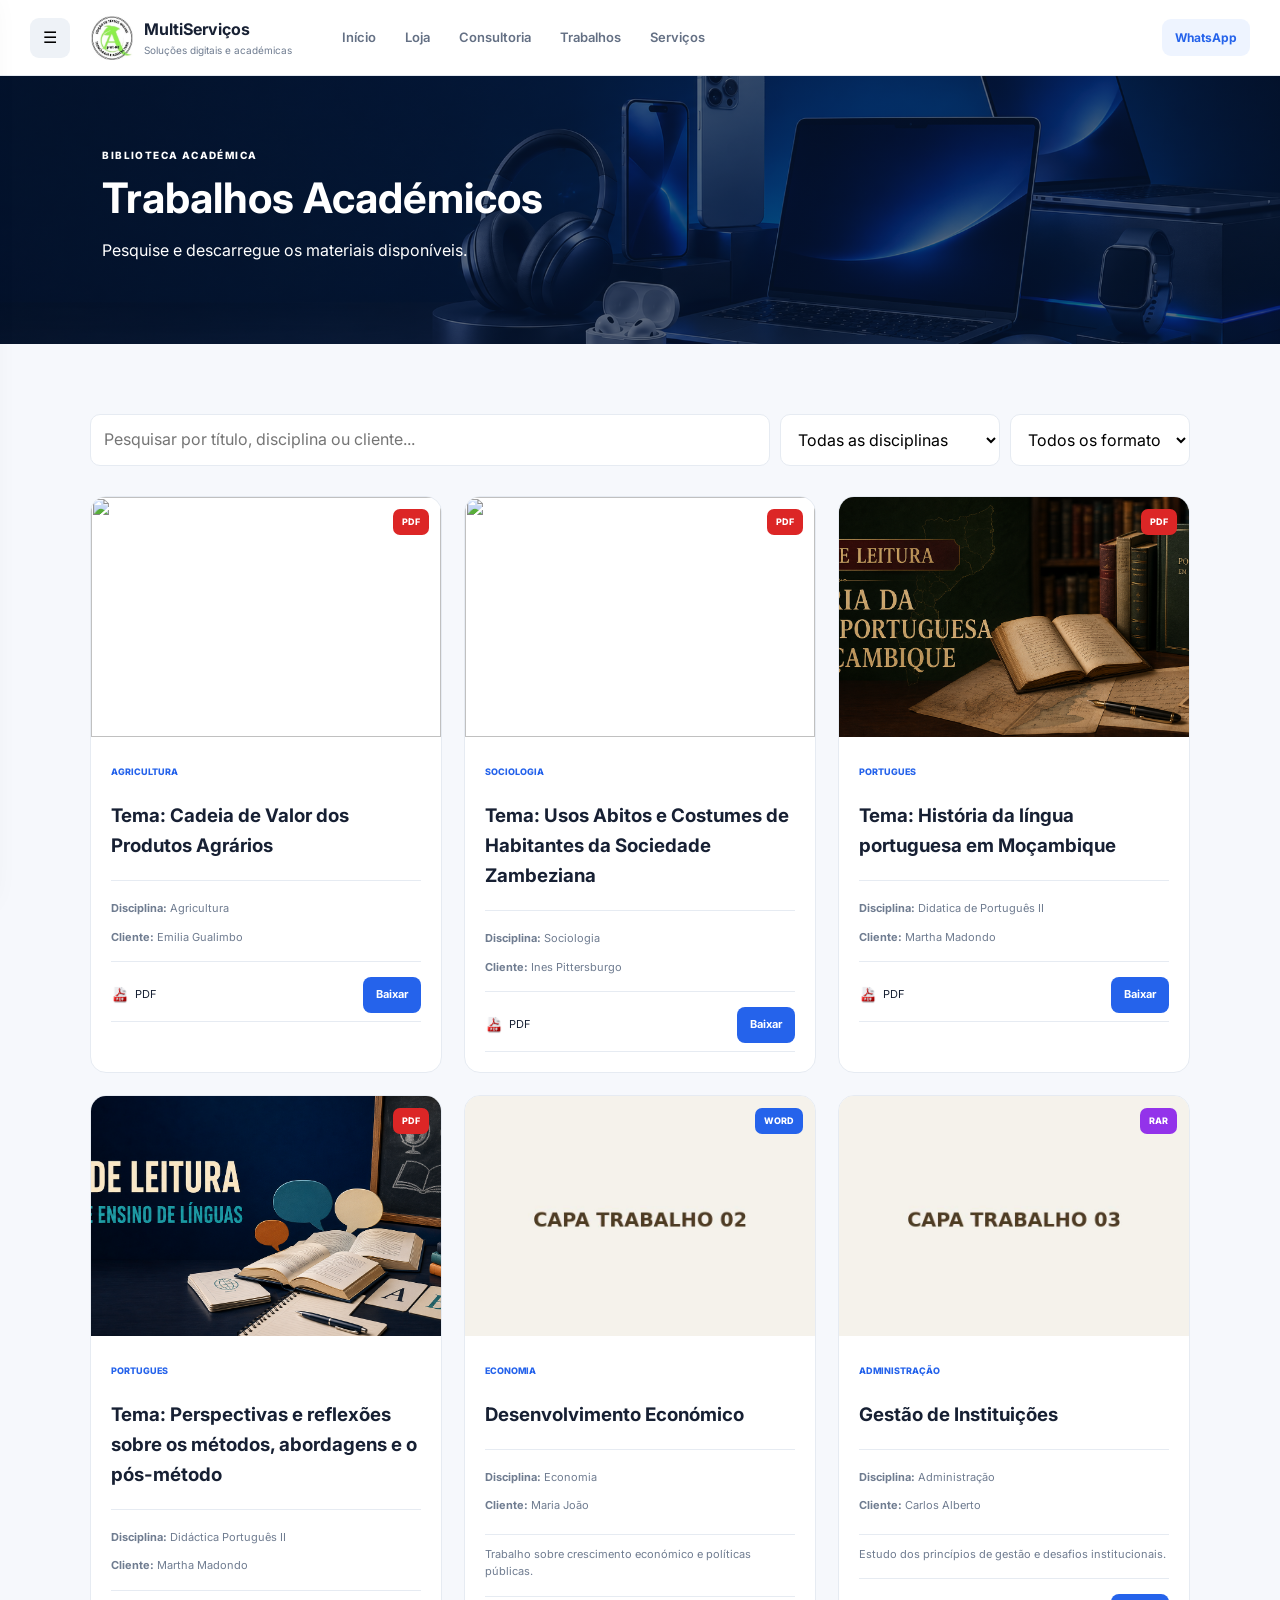
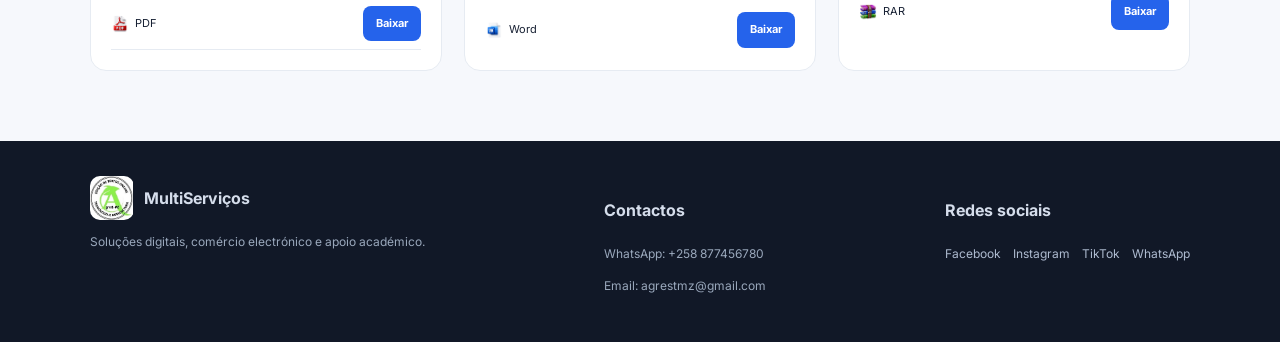
==== trabalhos.html @ 607309d0 "Add files via upload" ====
<!doctype html><html lang="pt-PT"><head><meta charset="utf-8"><meta name="viewport" content="width=device-width,initial-scale=1"><title>MultiServiços | Trabalhos</title><link rel="stylesheet" href="css/style.css"></head><body><header class="top-header">
<button class="menu-toggle" id="menuToggle" aria-label="Abrir menu">☰</button>
<a class="brand" href="index.html"><img src="img/logo.png" class="logo-image" alt="Logo"><div><strong>MultiServiços</strong><small>Soluções digitais e académicas</small></div></a>
<nav class="top-nav"><a href="index.html">Início</a><a href="loja.html">Loja</a><a href="consultoria.html">Consultoria</a><a href="trabalhos.html">Trabalhos</a><a href="servicos.html">Serviços</a></nav>
<a class="contact-button" href="https://wa.me/258877456780" target="_blank">WhatsApp</a>
</header><aside class="side-menu" id="sideMenu">
<div class="side-brand"><img src="img/logo.png" class="side-logo" alt="Logo"><div class="side-brand-text"><strong>MultiServiços</strong><span>Soluções para si</span></div></div>
<nav class="side-navigation">
<a href="index.html"><img src="img/icones/inicio.png" alt=""><span>Início</span></a>
<a href="loja.html"><img src="img/icones/loja.png" alt=""><span>Loja Online</span></a>
<a href="consultoria.html"><img src="img/icones/consultoria.png" alt=""><span>Consultoria Académica</span></a>
<a href="trabalhos.html"><img src="img/icones/trabalhos.png" alt=""><span>Trabalhos Académicos</span></a>
<a href="servicos.html"><img src="img/icones/servicos.png" alt=""><span>Serviços</span></a>
</nav>
<div class="side-social"><h4>Siga-nos</h4>
<a href="https://www.facebook.com/" target="_blank"><img src="img/icones/facebook.png" alt=""><span>Facebook</span></a>
<a href="https://www.instagram.com/" target="_blank"><img src="img/icones/instagram.png" alt=""><span>Instagram</span></a>
<a href="https://www.tiktok.com/" target="_blank"><img src="img/icones/tiktok.png" alt=""><span>TikTok</span></a>
<a href="https://wa.me/258877456780" target="_blank"><img src="img/icones/whatsapp.png" alt=""><span>WhatsApp</span></a>
</div><div class="side-footer"><small>© 2026 MultiServiços</small></div></aside><div class="overlay" id="overlay"></div>
<main><section class="page-banner"><span class="eyebrow">BIBLIOTECA ACADÉMICA</span><h1>Trabalhos Académicos</h1><p>Pesquise e descarregue os materiais disponíveis.</p></section><section class="section">
<div class="library-tools"><input id="searchWorks" type="search" placeholder="Pesquisar por título, disciplina ou cliente..."><select id="disciplineFilter"><option value="">Todas as disciplinas</option><option>Agricultura</option><option>Economia</option><option>Administração</option><option>Educação</option><option>Contabilidade</option></select><select id="formatFilter"><option value="">Todos os formatos</option><option>PDF</option><option>WORD</option><option>RAR</option><option>ZIP</option></select></div>
<div class="academic-grid">
<article class="academic-card" data-title="Tema Cadeia de Valor dos Produtos Agrarios" data-discipline="" data-client="Emilia Gualimbo" data-format="PDF"><div class="academic-cover"><img src="trabalhos/capas/Agricultura.jpg"><span class="format-badge pdf">PDF</span></div><div class="academic-content"><span class="academic-category">AGRICULTURA</span><h3> Tema: Cadeia de Valor dos Produtos Agrários</h3><div class="academic-meta"><p><strong>Disciplina:</strong> Agricultura</p><p><strong>Cliente:</strong> Emilia Gualimbo</p><div class="academic-footer"><span class="file-type"><img src="img/icones/pdf.png">PDF</span><a href="trabalhos/ficheiros/trabalho-01.pdf" download class="download-button">Baixar</a></div></div></article>
<article class="academic-card" data-title="Tema: Usos habitos e costumes de abitantes da sociedade Zambeziana" data-discipline="Sociologia" data-client="Ines Pittersburgo" data-format="PDF"><div class="academic-cover"><img src="trabalhos/capas/trabalho de ines.jpg"><span class="format-badge pdf">PDF</span></div><div class="academic-content"><span class="academic-category">SOCIOLOGIA</span><h3>Tema: Usos Abitos e Costumes de Habitantes da Sociedade Zambeziana</h3><div class="academic-meta"><p><strong>Disciplina:</strong> Sociologia</p><p><strong>Cliente:</strong> Ines Pittersburgo</p><div class="academic-footer"><span class="file-type"><img src="img/icones/pdf.png">PDF</span><a href="trabalhos/ficheiros/Sociologia.pdf" download class="download-button">Baixar</a></div></div></article>
<article class="academic-card" data-title="Didáctica do Português II" data-discipline="" data-client="Martha Madondo" data-format="PDF"><div class="academic-cover"><img src="trabalhos/capas/ficha de leitura hlpm.png"><span class="format-badge pdf">PDF</span></div><div class="academic-content"><span class="academic-category">PORTUGUES</span><h3> Tema: História da língua portuguesa em Moçambique</h3><div class="academic-meta"><p><strong>Disciplina:</strong> Didatica de Português II</p><p><strong>Cliente:</strong> Martha Madondo</p><div class="academic-footer"><span class="file-type"><img src="img/icones/pdf.png">PDF</span><a href="trabalhos/ficheiros/FICHA DE LEITURA HLPM.pdf" download class="download-button">Baixar</a></div></div></article>
<article class="academic-card" data-title="Didáctica do Português II" data-discipline="" data-client="Martha Madondo" data-format="PDF"><div class="academic-cover"><img src="trabalhos/capas/ficha de leitura mele.png"><span class="format-badge pdf">PDF</span></div><div class="academic-content"><span class="academic-category">PORTUGUES</span><h3> Tema: Perspectivas e reflexões sobre os métodos, abordagens e o pós-método</h3><div class="academic-meta"><p><strong>Disciplina:</strong> Didáctica Português II</p><p><strong>Cliente:</strong> Martha Madondo</p><div class="academic-footer"><span class="file-type"><img src="img/icones/pdf.png">PDF</span><a href="trabalhos/ficheiros/FICHA DE LEITURA MELE.pdf" download class="download-button">Baixar</a></div></div></article>
<article class="academic-card" data-title="Português" data-discipline="Didáctica do Português II" data-client="Martha Madondo" data-format="WORD"><div class="academic-cover"><img src="trabalhos/capas/trabalho-02.jpg"><span class="format-badge word">WORD</span></div><div class="academic-content"><span class="academic-category">ECONOMIA</span><h3>Desenvolvimento Económico</h3><div class="academic-meta"><p><strong>Disciplina:</strong> Economia</p><p><strong>Cliente:</strong> Maria João</p></div><p class="description">Trabalho sobre crescimento económico e políticas públicas.</p><div class="academic-footer"><span class="file-type"><img src="img/icones/word.png">Word</span><a href="trabalhos/ficheiros/trabalho-02.docx" download class="download-button">Baixar</a></div></div></article>
<article class="academic-card" data-title="Gestão de Instituições" data-discipline="Administração" data-client="Carlos Alberto" data-format="RAR"><div class="academic-cover"><img src="trabalhos/capas/trabalho-03.jpg"><span class="format-badge rar">RAR</span></div><div class="academic-content"><span class="academic-category">ADMINISTRAÇÃO</span><h3>Gestão de Instituições</h3><div class="academic-meta"><p><strong>Disciplina:</strong> Administração</p><p><strong>Cliente:</strong> Carlos Alberto</p></div><p class="description">Estudo dos princípios de gestão e desafios institucionais.</p><div class="academic-footer"><span class="file-type"><img src="img/icones/rar.png">RAR</span><a href="trabalhos/ficheiros/trabalho-03.rar" download class="download-button">Baixar</a></div></div></article>
</div><div id="noResults" class="no-results"><h3>Nenhum trabalho encontrado</h3><p>Experimente outro termo ou filtro.</p></div></section></main><footer><div><div class="footer-brand"><img src="img/logo.png" class="logo-image" alt=""><strong>MultiServiços</strong></div><p>Soluções digitais, comércio electrónico e apoio académico.</p></div>
<div><h4>Contactos</h4><p>WhatsApp: +258 877456780</p><p>Email: agrestmz@gmail.com</p></div>
<div><h4>Redes sociais</h4><div class="footer-links"><a href="https://www.facebook.com/" target="_blank">Facebook</a><a href="https://www.instagram.com/" target="_blank">Instagram</a><a href="https://www.tiktok.com/" target="_blank">TikTok</a><a href="https://wa.me/258877456780" target="_blank">WhatsApp</a></div></div></footer><script src="js/script.js"></script></body></html>
---- css/style.css ----
@import url("https://fonts.googleapis.com/css2?family=Inter:wght@400;500;600;700;800&display=swap");
:root{--primary:#2563eb;--primary-dark:#1d4ed8;--dark:#111827;--text:#172033;--muted:#6f7c90;--bg:#f6f8fc;--border:#e6ebf2}*{box-sizing:border-box}body{margin:0;font-family:Inter,Arial,sans-serif;background:var(--bg);color:var(--text);line-height:1.6}a{text-decoration:none;color:inherit}button,input,select{font:inherit}.top-header{height:76px;background:#fff;border-bottom:1px solid var(--border);display:flex;align-items:center;gap:20px;padding:0 30px;position:sticky;top:0;z-index:30}.menu-toggle{border:0;background:#eef2f7;width:40px;height:40px;border-radius:9px;cursor:pointer}.brand{display:flex;align-items:center;gap:10px;min-width:220px}.brand strong{display:block}.brand small{display:block;font-size:10px;color:var(--muted)}.logo-image{width:44px;height:44px;object-fit:contain;border-radius:10px}.top-nav{display:flex;gap:5px;flex:1}.top-nav a{padding:9px 12px;color:#647084;font-size:13px;font-weight:600;border-radius:9px}.top-nav a:hover{background:#eef4ff;color:var(--primary)}.contact-button{background:#eef4ff;color:var(--primary);padding:9px 13px;border-radius:9px;font-size:12px;font-weight:700}.side-menu{position:fixed;top:0;left:-290px;width:270px;height:100vh;background:#fff;z-index:50;transition:.3s;border-right:1px solid var(--border);box-shadow:8px 0 30px #0001;display:flex;flex-direction:column}.side-menu.open{left:0}.side-brand{display:flex;gap:12px;align-items:center;padding:22px 20px;border-bottom:1px solid var(--border)}.side-logo{width:48px;height:48px;object-fit:contain}.side-brand-text{display:flex;flex-direction:column}.side-brand-text span{font-size:10px;color:var(--muted)}.side-navigation{padding:15px 12px}.side-navigation a{display:flex;align-items:center;gap:13px;padding:12px;border-radius:10px;font-size:13px}.side-navigation a:hover{background:#f2f6fc;color:var(--primary)}.side-navigation img,.side-social img{width:21px;height:21px;object-fit:contain}.side-social{padding:15px 20px;border-top:1px solid var(--border)}.side-social h4{font-size:10px;color:var(--muted);text-transform:uppercase}.side-social a{display:flex;align-items:center;gap:10px;padding:7px 0;font-size:12px}.side-footer{margin-top:auto;padding:20px;color:var(--muted)}.overlay{display:none;position:fixed;inset:0;background:#11182770;z-index:40}.overlay.show{display:block}.cover{min-height:610px;position:relative;display:flex;align-items:center;background:#111827;overflow:hidden}.cover-image{position:absolute;inset:0}.cover-image img{width:100%;height:100%;object-fit:cover;opacity:.46}.cover-image:after{content:"";position:absolute;inset:0;background:linear-gradient(90deg,#111827ed,#111827a8,#11182730)}.cover-content{position:relative;z-index:2;max-width:760px;padding:70px 8%;color:white}.cover h1{font-size:55px;line-height:1.08;letter-spacing:-2px;margin:10px 0}.cover h1 span{color:#7fb0ff}.cover p{color:#d8e0eb}.eyebrow{font-size:10px;color:#4f83e9;letter-spacing:1.4px;font-weight:800}.hero-buttons{display:flex;gap:10px;margin-top:26px}.btn{display:inline-flex;padding:11px 17px;border-radius:10px;font-size:13px;font-weight:700}.btn.primary{background:var(--primary);color:#fff}.btn.secondary{background:#eef2f7}.section{padding:70px max(25px,7%)}.light-section{background:#edf2f8}.section-title{margin-bottom:30px}.section-title h2{font-size:31px;margin:4px 0}.section-title p{color:var(--muted)}.services-grid{display:grid;grid-template-columns:repeat(2,1fr);gap:22px}.services-grid.three{grid-template-columns:repeat(3,1fr)}.service-card{background:#fff;border:1px solid var(--border);border-radius:17px;padding:28px;transition:.2s}.service-card:hover,.product-card:hover,.academic-card:hover{transform:translateY(-4px);box-shadow:0 16px 35px #1a2b4610}.service-img{width:55px;height:55px;object-fit:contain}.service-card p{font-size:13px;color:var(--muted)}.service-card strong{font-size:12px;color:var(--primary)}.page-banner{padding:65px max(25px,8%);background:linear-gradient(120deg,#eaf1ff,#f7f1ff)}.page-banner h1,.academic-hero h1{font-size:42px;line-height:1.15;margin:7px 0}.page-banner p,.academic-hero p{color:var(--muted)}.filters{display:flex;gap:10px;margin-bottom:25px}.filters input,.filters select,.library-tools input,.library-tools select{border:1px solid var(--border);background:#fff;border-radius:10px;padding:12px 13px;outline:none}.filters input{width:350px}.products-grid,.academic-grid{display:grid;grid-template-columns:repeat(3,1fr);gap:22px}.product-card,.academic-card{background:#fff;border:1px solid var(--border);border-radius:16px;overflow:hidden;transition:.25s}.product-image{height:250px;position:relative;background:#f5f7fa;overflow:hidden}.product-image img,.academic-cover img{width:100%;height:100%;object-fit:cover}.product-category{position:absolute;top:12px;left:12px;background:135deg;padding:6px 9px;border-radius:7px;font-size:9px;font-weight:800;color:var(--primary)}.product-content{padding:18px}.product-content p{font-size:12px;color:var(--muted)}.product-bottom,.academic-footer{display:flex;justify-content:space-between;align-items:center;gap:10px;margin-top:15px;padding-top:15px;border-top:1px solid var(--border)}.product-button,.download-button{background:var(--primary);color:#fff;padding:9px 13px;border-radius:8px;font-size:11px;font-weight:700}.academic-hero{padding:75px max(25px,8%);background:linear-gradient(120deg,#eef4ff,#f8f1ff);display:flex;justify-content:space-between;align-items:center}.hero-real-icon{width:150px;height:150px;object-fit:contain;margin-right:8%}.library-intro{background:#fff;border:1px solid var(--border);border-radius:18px;padding:26px;display:flex;gap:25px;align-items:center}.library-preview{width:150px;height:180px;object-fit:cover;border-radius:12px}.library-tools{display:grid;grid-template-columns:1fr 220px 180px;gap:10px;margin-bottom:30px}.academic-cover{height:240px;position:relative}.format-badge{position:absolute;top:12px;right:12px;padding:6px 9px;border-radius:7px;color:#fff;font-size:9px;font-weight:800}.pdf{background:#dc2626}.word{background:#2563eb}.rar{background:#9333ea}.zip{background:#ea580c}.academic-content{padding:20px}.academic-category{font-size:9px;color:var(--primary);font-weight:800}.academic-meta{border-block:1px solid var(--border);padding:8px 0}.academic-meta p,.description{font-size:11px;color:var(--muted)}.file-type{display:flex;align-items:center;gap:6px;font-size:11px}.file-type img{width:18px;height:18px}.no-results{display:none;text-align:center;padding:60px 20px}footer{background:var(--dark);color:#d5ddeb;padding:35px max(25px,7%);display:flex;justify-content:space-between;gap:35px}footer p{font-size:12px;color:#9aa8bc}.footer-brand{display:flex;align-items:center;gap:10px}.footer-links{display:flex;gap:12px;flex-wrap:wrap}.footer-links a{font-size:12px;color:#aebbd0}
@media(max-width:1000px){.services-grid.three,.products-grid,.academic-grid{grid-template-columns:repeat(2,1fr)}.library-tools{grid-template-columns:1fr 1fr}.library-tools input{grid-column:1/-1}}
@media(max-width:760px){.top-nav,.contact-button{display:none}.cover h1{font-size:42px}.hero-real-icon{display:none}}
@media(max-width:620px){.top-header{padding:0 15px}.brand{min-width:auto;flex:1}.brand small{display:none}.section{padding:50px 18px}.services-grid,.services-grid.three,.products-grid,.academic-grid{grid-template-columns:1fr}.cover{min-height:560px}.cover-content{padding:50px 25px}.cover h1{font-size:38px}.hero-buttons{flex-direction:column}.page-banner,.academic-hero{padding:50px 20px}.page-banner h1,.academic-hero h1{font-size:32px}.filters,.library-tools{display:grid;grid-template-columns:1fr}.filters input{width:100%}.library-tools input{grid-column:auto}.library-intro{display:block}.library-preview{width:100%;height:240px}footer{display:grid;grid-template-columns:1fr}}
.page-banner {
    background-image:
        linear-gradient(rgba(5, 23, 52, 0.65), rgba(5, 23, 52, 0.65)),
        url("../img/capas/capa_loja.png");
    background-size: cover;
    background-position: center;
    background-repeat: no-repeat;
    color: #ffffff;
}

.page-banner h1,
.page-banner p,
.page-banner .eyebrow {
    color: #ffffff;
}
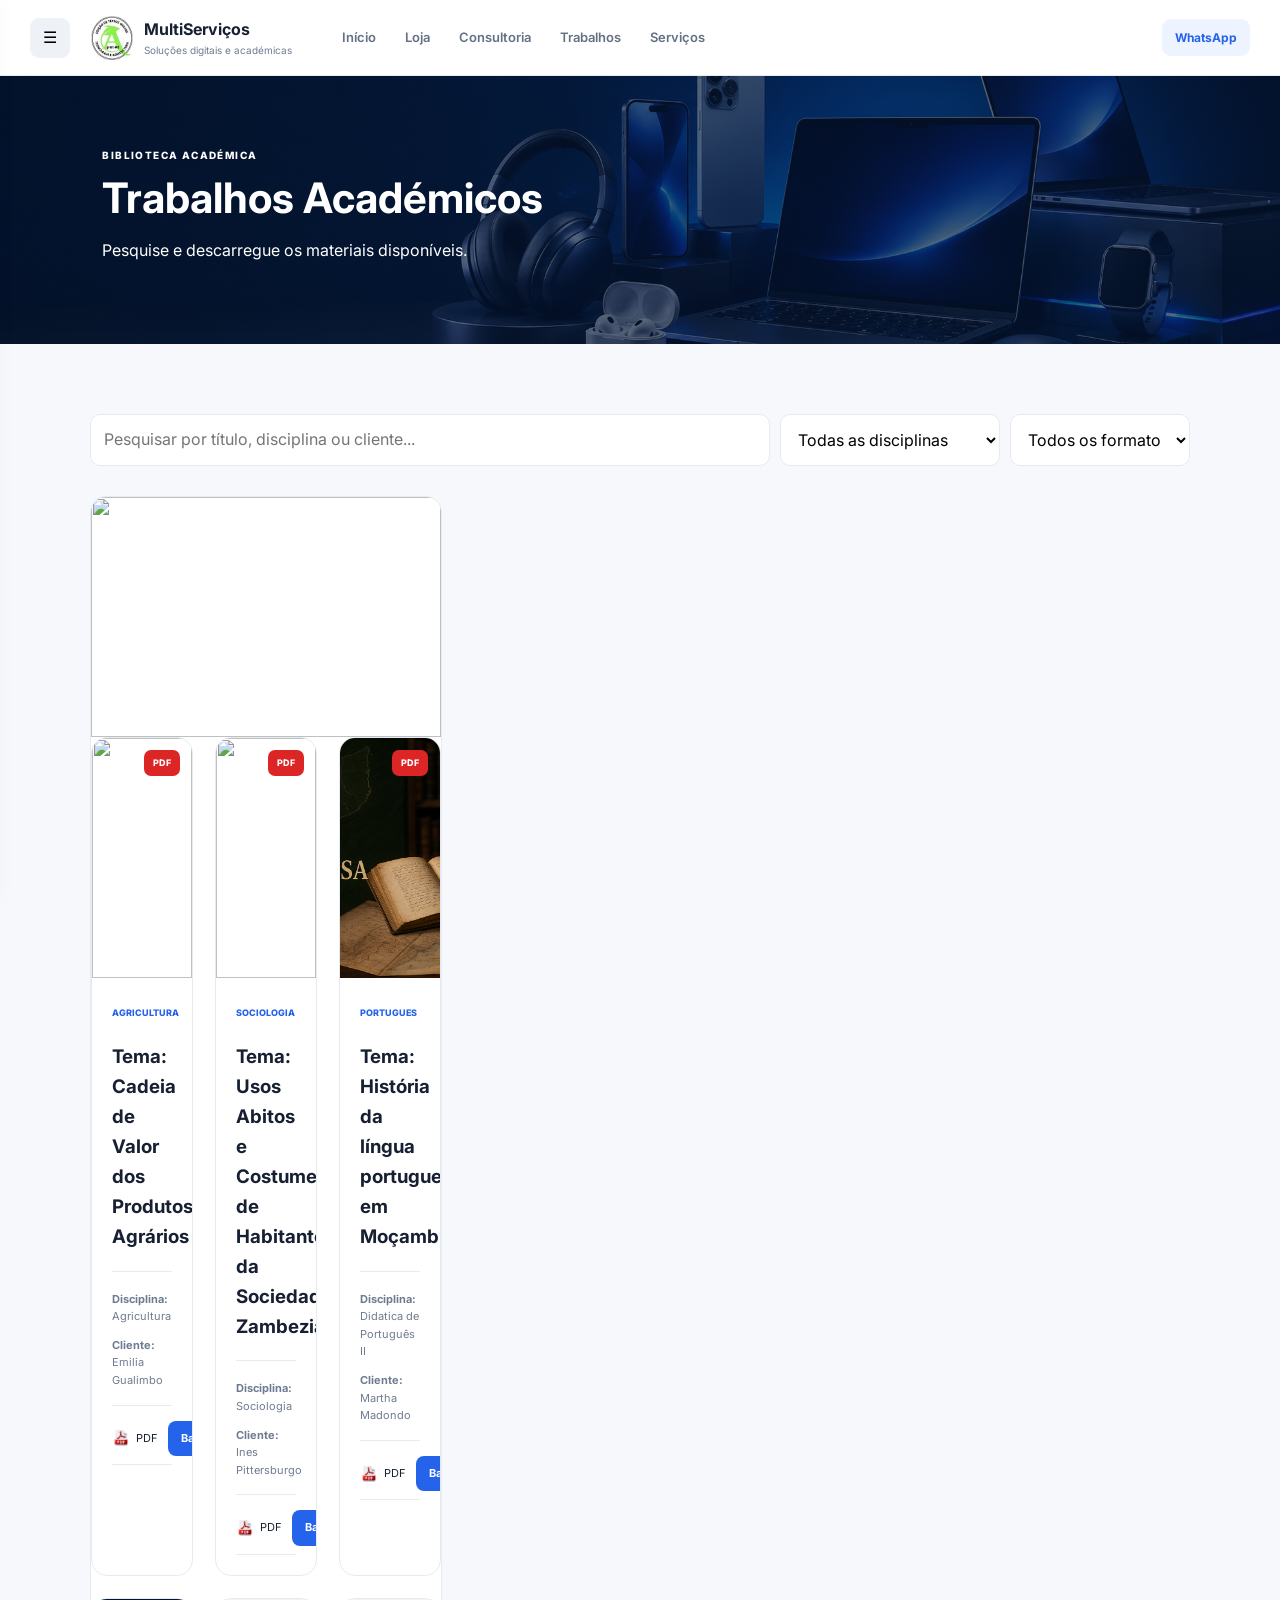
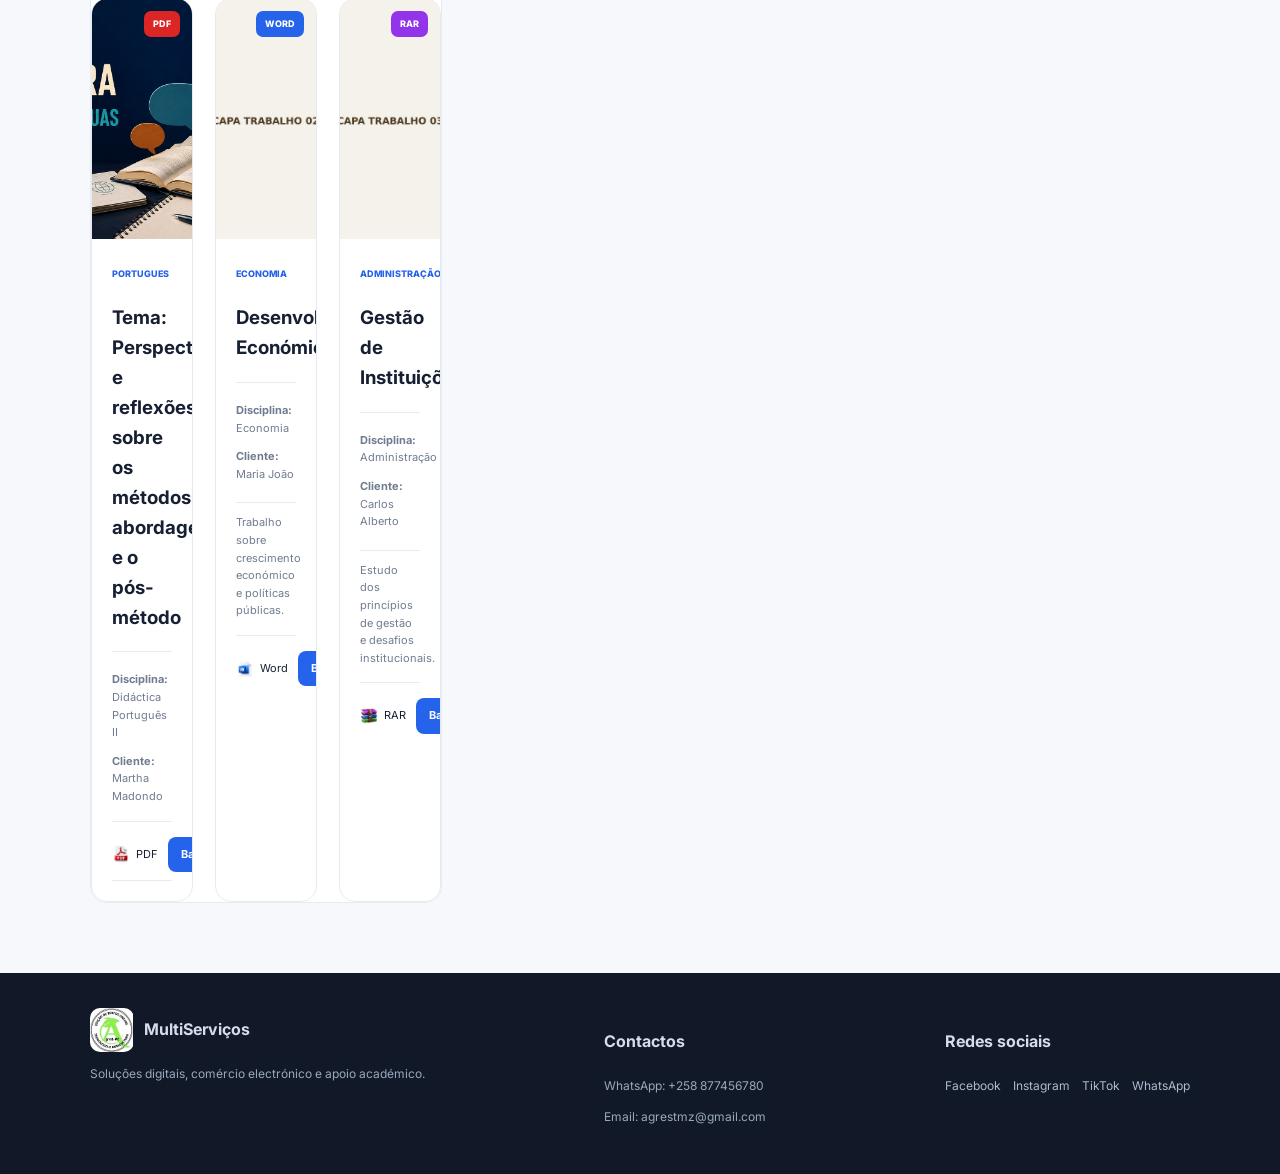
==== commit 6820b329: "Add PPTX option and new academic card in trabalhos.html Added a new option for PPTX format in the fo" ====
--- a/trabalhos.html
+++ b/trabalhos.html
@@ -1,32 +1,452 @@
-<!doctype html><html lang="pt-PT"><head><meta charset="utf-8"><meta name="viewport" content="width=device-width,initial-scale=1"><title>MultiServiços | Trabalhos</title><link rel="stylesheet" href="css/style.css"></head><body><header class="top-header">
-<button class="menu-toggle" id="menuToggle" aria-label="Abrir menu">☰</button>
-<a class="brand" href="index.html"><img src="img/logo.png" class="logo-image" alt="Logo"><div><strong>MultiServiços</strong><small>Soluções digitais e académicas</small></div></a>
-<nav class="top-nav"><a href="index.html">Início</a><a href="loja.html">Loja</a><a href="consultoria.html">Consultoria</a><a href="trabalhos.html">Trabalhos</a><a href="servicos.html">Serviços</a></nav>
-<a class="contact-button" href="https://wa.me/258877456780" target="_blank">WhatsApp</a>
-</header><aside class="side-menu" id="sideMenu">
-<div class="side-brand"><img src="img/logo.png" class="side-logo" alt="Logo"><div class="side-brand-text"><strong>MultiServiços</strong><span>Soluções para si</span></div></div>
-<nav class="side-navigation">
-<a href="index.html"><img src="img/icones/inicio.png" alt=""><span>Início</span></a>
-<a href="loja.html"><img src="img/icones/loja.png" alt=""><span>Loja Online</span></a>
-<a href="consultoria.html"><img src="img/icones/consultoria.png" alt=""><span>Consultoria Académica</span></a>
-<a href="trabalhos.html"><img src="img/icones/trabalhos.png" alt=""><span>Trabalhos Académicos</span></a>
-<a href="servicos.html"><img src="img/icones/servicos.png" alt=""><span>Serviços</span></a>
-</nav>
-<div class="side-social"><h4>Siga-nos</h4>
-<a href="https://www.facebook.com/" target="_blank"><img src="img/icones/facebook.png" alt=""><span>Facebook</span></a>
-<a href="https://www.instagram.com/" target="_blank"><img src="img/icones/instagram.png" alt=""><span>Instagram</span></a>
-<a href="https://www.tiktok.com/" target="_blank"><img src="img/icones/tiktok.png" alt=""><span>TikTok</span></a>
-<a href="https://wa.me/258877456780" target="_blank"><img src="img/icones/whatsapp.png" alt=""><span>WhatsApp</span></a>
-</div><div class="side-footer"><small>© 2026 MultiServiços</small></div></aside><div class="overlay" id="overlay"></div>
-<main><section class="page-banner"><span class="eyebrow">BIBLIOTECA ACADÉMICA</span><h1>Trabalhos Académicos</h1><p>Pesquise e descarregue os materiais disponíveis.</p></section><section class="section">
-<div class="library-tools"><input id="searchWorks" type="search" placeholder="Pesquisar por título, disciplina ou cliente..."><select id="disciplineFilter"><option value="">Todas as disciplinas</option><option>Agricultura</option><option>Economia</option><option>Administração</option><option>Educação</option><option>Contabilidade</option></select><select id="formatFilter"><option value="">Todos os formatos</option><option>PDF</option><option>WORD</option><option>RAR</option><option>ZIP</option></select></div>
-<div class="academic-grid">
-<article class="academic-card" data-title="Tema Cadeia de Valor dos Produtos Agrarios" data-discipline="" data-client="Emilia Gualimbo" data-format="PDF"><div class="academic-cover"><img src="trabalhos/capas/Agricultura.jpg"><span class="format-badge pdf">PDF</span></div><div class="academic-content"><span class="academic-category">AGRICULTURA</span><h3> Tema: Cadeia de Valor dos Produtos Agrários</h3><div class="academic-meta"><p><strong>Disciplina:</strong> Agricultura</p><p><strong>Cliente:</strong> Emilia Gualimbo</p><div class="academic-footer"><span class="file-type"><img src="img/icones/pdf.png">PDF</span><a href="trabalhos/ficheiros/trabalho-01.pdf" download class="download-button">Baixar</a></div></div></article>
-<article class="academic-card" data-title="Tema: Usos habitos e costumes de abitantes da sociedade Zambeziana" data-discipline="Sociologia" data-client="Ines Pittersburgo" data-format="PDF"><div class="academic-cover"><img src="trabalhos/capas/trabalho de ines.jpg"><span class="format-badge pdf">PDF</span></div><div class="academic-content"><span class="academic-category">SOCIOLOGIA</span><h3>Tema: Usos Abitos e Costumes de Habitantes da Sociedade Zambeziana</h3><div class="academic-meta"><p><strong>Disciplina:</strong> Sociologia</p><p><strong>Cliente:</strong> Ines Pittersburgo</p><div class="academic-footer"><span class="file-type"><img src="img/icones/pdf.png">PDF</span><a href="trabalhos/ficheiros/Sociologia.pdf" download class="download-button">Baixar</a></div></div></article>
-<article class="academic-card" data-title="Didáctica do Português II" data-discipline="" data-client="Martha Madondo" data-format="PDF"><div class="academic-cover"><img src="trabalhos/capas/ficha de leitura hlpm.png"><span class="format-badge pdf">PDF</span></div><div class="academic-content"><span class="academic-category">PORTUGUES</span><h3> Tema: História da língua portuguesa em Moçambique</h3><div class="academic-meta"><p><strong>Disciplina:</strong> Didatica de Português II</p><p><strong>Cliente:</strong> Martha Madondo</p><div class="academic-footer"><span class="file-type"><img src="img/icones/pdf.png">PDF</span><a href="trabalhos/ficheiros/FICHA DE LEITURA HLPM.pdf" download class="download-button">Baixar</a></div></div></article>
-<article class="academic-card" data-title="Didáctica do Português II" data-discipline="" data-client="Martha Madondo" data-format="PDF"><div class="academic-cover"><img src="trabalhos/capas/ficha de leitura mele.png"><span class="format-badge pdf">PDF</span></div><div class="academic-content"><span class="academic-category">PORTUGUES</span><h3> Tema: Perspectivas e reflexões sobre os métodos, abordagens e o pós-método</h3><div class="academic-meta"><p><strong>Disciplina:</strong> Didáctica Português II</p><p><strong>Cliente:</strong> Martha Madondo</p><div class="academic-footer"><span class="file-type"><img src="img/icones/pdf.png">PDF</span><a href="trabalhos/ficheiros/FICHA DE LEITURA MELE.pdf" download class="download-button">Baixar</a></div></div></article>
-<article class="academic-card" data-title="Português" data-discipline="Didáctica do Português II" data-client="Martha Madondo" data-format="WORD"><div class="academic-cover"><img src="trabalhos/capas/trabalho-02.jpg"><span class="format-badge word">WORD</span></div><div class="academic-content"><span class="academic-category">ECONOMIA</span><h3>Desenvolvimento Económico</h3><div class="academic-meta"><p><strong>Disciplina:</strong> Economia</p><p><strong>Cliente:</strong> Maria João</p></div><p class="description">Trabalho sobre crescimento económico e políticas públicas.</p><div class="academic-footer"><span class="file-type"><img src="img/icones/word.png">Word</span><a href="trabalhos/ficheiros/trabalho-02.docx" download class="download-button">Baixar</a></div></div></article>
-<article class="academic-card" data-title="Gestão de Instituições" data-discipline="Administração" data-client="Carlos Alberto" data-format="RAR"><div class="academic-cover"><img src="trabalhos/capas/trabalho-03.jpg"><span class="format-badge rar">RAR</span></div><div class="academic-content"><span class="academic-category">ADMINISTRAÇÃO</span><h3>Gestão de Instituições</h3><div class="academic-meta"><p><strong>Disciplina:</strong> Administração</p><p><strong>Cliente:</strong> Carlos Alberto</p></div><p class="description">Estudo dos princípios de gestão e desafios institucionais.</p><div class="academic-footer"><span class="file-type"><img src="img/icones/rar.png">RAR</span><a href="trabalhos/ficheiros/trabalho-03.rar" download class="download-button">Baixar</a></div></div></article>
-</div><div id="noResults" class="no-results"><h3>Nenhum trabalho encontrado</h3><p>Experimente outro termo ou filtro.</p></div></section></main><footer><div><div class="footer-brand"><img src="img/logo.png" class="logo-image" alt=""><strong>MultiServiços</strong></div><p>Soluções digitais, comércio electrónico e apoio académico.</p></div>
-<div><h4>Contactos</h4><p>WhatsApp: +258 877456780</p><p>Email: agrestmz@gmail.com</p></div>
-<div><h4>Redes sociais</h4><div class="footer-links"><a href="https://www.facebook.com/" target="_blank">Facebook</a><a href="https://www.instagram.com/" target="_blank">Instagram</a><a href="https://www.tiktok.com/" target="_blank">TikTok</a><a href="https://wa.me/258877456780" target="_blank">WhatsApp</a></div></div></footer><script src="js/script.js"></script></body></html>+<!doctype html>
+<html lang="pt-PT">
+
+<head>
+    <meta charset="utf-8">
+    <meta name="viewport" content="width=device-width,initial-scale=1">
+    <title>MultiServiços | Trabalhos</title>
+    <link rel="stylesheet" href="css/style.css">
+</head>
+
+<body>
+    <header class="top-header">
+        <button class="menu-toggle" id="menuToggle" aria-label="Abrir menu">☰</button>
+
+        <a class="brand" href="index.html">
+            <img src="img/logo.png" class="logo-image" alt="Logo">
+
+            <div>
+                <strong>MultiServiços</strong>
+                <small>Soluções digitais e académicas</small>
+            </div>
+        </a>
+
+        <nav class="top-nav">
+            <a href="index.html">Início</a>
+            <a href="loja.html">Loja</a>
+            <a href="consultoria.html">Consultoria</a>
+            <a href="trabalhos.html">Trabalhos</a>
+            <a href="servicos.html">Serviços</a>
+        </nav>
+
+        <a
+            class="contact-button"
+            href="https://wa.me/258877456780"
+            target="_blank"
+        >
+            WhatsApp
+        </a>
+    </header>
+
+    <aside class="side-menu" id="sideMenu">
+        <div class="side-brand">
+            <img src="img/logo.png" class="side-logo" alt="Logo">
+
+            <div class="side-brand-text">
+                <strong>MultiServiços</strong>
+                <span>Soluções para si</span>
+            </div>
+        </div>
+
+        <nav class="side-navigation">
+            <a href="index.html">
+                <img src="img/icones/inicio.png" alt="">
+                <span>Início</span>
+            </a>
+
+            <a href="loja.html">
+                <img src="img/icones/loja.png" alt="">
+                <span>Loja Online</span>
+            </a>
+
+            <a href="consultoria.html">
+                <img src="img/icones/consultoria.png" alt="">
+                <span>Consultoria Académica</span>
+            </a>
+
+            <a href="trabalhos.html">
+                <img src="img/icones/trabalhos.png" alt="">
+                <span>Trabalhos Académicos</span>
+            </a>
+
+            <a href="servicos.html">
+                <img src="img/icones/servicos.png" alt="">
+                <span>Serviços</span>
+            </a>
+        </nav>
+
+        <div class="side-social">
+            <h4>Siga-nos</h4>
+
+            <a href="https://www.facebook.com/" target="_blank">
+                <img src="img/icones/facebook.png" alt="">
+                <span>Facebook</span>
+            </a>
+
+            <a href="https://www.instagram.com/" target="_blank">
+                <img src="img/icones/instagram.png" alt="">
+                <span>Instagram</span>
+            </a>
+
+            <a href="https://www.tiktok.com/" target="_blank">
+                <img src="img/icones/tiktok.png" alt="">
+                <span>TikTok</span>
+            </a>
+
+            <a href="https://wa.me/258877456780" target="_blank">
+                <img src="img/icones/whatsapp.png" alt="">
+                <span>WhatsApp</span>
+            </a>
+        </div>
+
+        <div class="side-footer">
+            <small>© 2026 MultiServiços</small>
+        </div>
+    </aside>
+
+    <div class="overlay" id="overlay"></div>
+
+    <main>
+        <section class="page-banner">
+            <span class="eyebrow">BIBLIOTECA ACADÉMICA</span>
+            <h1>Trabalhos Académicos</h1>
+            <p>Pesquise e descarregue os materiais disponíveis.</p>
+        </section>
+
+        <section class="section">
+            <div class="library-tools">
+                <input
+                    id="searchWorks"
+                    type="search"
+                    placeholder="Pesquisar por título, disciplina ou cliente..."
+                >
+
+                <select id="disciplineFilter">
+                    <option value="">Todas as disciplinas</option>
+                    <option>Agricultura</option>
+                    <option>Economia</option>
+                    <option>Administração</option>
+                    <option>Educação</option>
+                    <option>Contabilidade</option>
+                </select>
+
+                <select id="formatFilter">
+                    <option value="">Todos os formatos</option>
+                    <option>PDF</option>
+                    <option>WORD</option>
+                    <option>PPTX</option>
+                    <option>RAR</option>
+                    <option>ZIP</option>
+                </select>
+            </div>
+
+            <div class="academic-grid">
+                <article
+                    class="academic-card"
+                    data-title="Tema: Perdas pos-colheita por falta de conservacao a frio"
+                    data-discipline=""
+                    data-client="Ana Chico Campira Mulandeza"
+                    data-format="PPTX"
+                >
+                    <div class="academic-cover">
+                        <img src="trabalhos/capas/Agricultura.jpg">
+                        <span class="format-badge pptx">PPTX</span>
+                    </div> 
+
+            <div class="academic-grid">
+                <article
+                    class="academic-card"
+                    data-title="Tema Cadeia de Valor dos Produtos Agrarios"
+                    data-discipline=""
+                    data-client="Emilia Gualimbo"
+                    data-format="PDF"
+                >
+                    <div class="academic-cover">
+                        <img src="trabalhos/capas/Agricultura.jpg">
+                        <span class="format-badge pdf">PDF</span>
+                    </div>
+
+                    <div class="academic-content">
+                        <span class="academic-category">AGRICULTURA</span>
+                        <h3> Tema: Cadeia de Valor dos Produtos Agrários</h3>
+
+                        <div class="academic-meta">
+                            <p>
+                                <strong>Disciplina:</strong> Agricultura
+                            </p>
+
+                            <p>
+                                <strong>Cliente:</strong> Emilia Gualimbo
+                            </p>
+
+                            <div class="academic-footer">
+                                <span class="file-type">
+                                    <img src="img/icones/pdf.png">PDF
+                                </span>
+
+                                <a
+                                    href="trabalhos/ficheiros/trabalho-01.pdf"
+                                    download
+                                    class="download-button"
+                                >
+                                    Baixar
+                                </a>
+                            </div>
+                        </div>
+                </article>
+
+                <article
+                    class="academic-card"
+                    data-title="Tema: Usos habitos e costumes de abitantes da sociedade Zambeziana"
+                    data-discipline="Sociologia"
+                    data-client="Ines Pittersburgo"
+                    data-format="PDF"
+                >
+                    <div class="academic-cover">
+                        <img src="trabalhos/capas/trabalho de ines.jpg">
+                        <span class="format-badge pdf">PDF</span>
+                    </div>
+
+                    <div class="academic-content">
+                        <span class="academic-category">SOCIOLOGIA</span>
+                        <h3>Tema: Usos Abitos e Costumes de Habitantes da Sociedade Zambeziana</h3>
+
+                        <div class="academic-meta">
+                            <p>
+                                <strong>Disciplina:</strong> Sociologia
+                            </p>
+
+                            <p>
+                                <strong>Cliente:</strong> Ines Pittersburgo
+                            </p>
+
+                            <div class="academic-footer">
+                                <span class="file-type">
+                                    <img src="img/icones/pdf.png">PDF
+                                </span>
+
+                                <a
+                                    href="trabalhos/ficheiros/Sociologia.pdf"
+                                    download
+                                    class="download-button"
+                                >
+                                    Baixar
+                                </a>
+                            </div>
+                        </div>
+                </article>
+
+                <article
+                    class="academic-card"
+                    data-title="Didáctica do Português II"
+                    data-discipline=""
+                    data-client="Martha Madondo"
+                    data-format="PDF"
+                >
+                    <div class="academic-cover">
+                        <img src="trabalhos/capas/ficha de leitura hlpm.png">
+                        <span class="format-badge pdf">PDF</span>
+                    </div>
+
+                    <div class="academic-content">
+                        <span class="academic-category">PORTUGUES</span>
+                        <h3> Tema: História da língua portuguesa em Moçambique</h3>
+
+                        <div class="academic-meta">
+                            <p>
+                                <strong>Disciplina:</strong> Didatica de Português II
+                            </p>
+
+                            <p>
+                                <strong>Cliente:</strong> Martha Madondo
+                            </p>
+
+                            <div class="academic-footer">
+                                <span class="file-type">
+                                    <img src="img/icones/pdf.png">PDF
+                                </span>
+
+                                <a
+                                    href="trabalhos/ficheiros/FICHA DE LEITURA HLPM.pdf"
+                                    download
+                                    class="download-button"
+                                >
+                                    Baixar
+                                </a>
+                            </div>
+                        </div>
+                </article>
+
+                <article
+                    class="academic-card"
+                    data-title="Didáctica do Português II"
+                    data-discipline=""
+                    data-client="Martha Madondo"
+                    data-format="PDF"
+                >
+                    <div class="academic-cover">
+                        <img src="trabalhos/capas/ficha de leitura mele.png">
+                        <span class="format-badge pdf">PDF</span>
+                    </div>
+
+                    <div class="academic-content">
+                        <span class="academic-category">PORTUGUES</span>
+                        <h3> Tema: Perspectivas e reflexões sobre os métodos, abordagens e o pós-método</h3>
+
+                        <div class="academic-meta">
+                            <p>
+                                <strong>Disciplina:</strong> Didáctica Português II
+                            </p>
+
+                            <p>
+                                <strong>Cliente:</strong> Martha Madondo
+                            </p>
+
+                            <div class="academic-footer">
+                                <span class="file-type">
+                                    <img src="img/icones/pdf.png">PDF
+                                </span>
+
+                                <a
+                                   /challenge/trabalhos/ficheiros/FICHA DE LEITURA MELE.pdf"
+                                    download
+                                    class="download-button"
+                                >
+                                    Baixar
+                                </a>
+                            </div>
+                        </div>
+                </article>
+
+                <article
+                    class="academic-card"
+                    data-title="Português"
+                    data-discipline="Didáctica do Português II"
+                    data-client="Martha Madondo"
+                    data-format="WORD"
+                >
+                    <div class="academic-cover">
+                        <img src="trabalhos/capas/trabalho-02.jpg">
+                        <span class="format-badge word">WORD</span>
+                    </div>
+
+                    <div class="academic-content">
+                        <span class="academic-category">ECONOMIA</span>
+                        <h3>Desenvolvimento Económico</h3>
+
+                        <div class="academic-meta">
+                            <p>
+                                <strong>Disciplina:</strong> Economia
+                            </p>
+
+                            <p>
+                                <strong>Cliente:</strong> Maria João
+                            </p>
+                        </div>
+
+                        <p class="description">
+                            Trabalho sobre crescimento económico e políticas públicas.
+                        </p>
+
+                        <div class="academic-footer">
+                            <span class="file-type">
+                                <img src="img/icones/word.png">Word
+                            </span>
+
+                            <a
+                                href="trabalhos/ficheiros/trabalho-02.docx"
+                                download
+                                class="download-button"
+                            >
+                                Baixar
+                            </a>
+                        </div>
+                    </div>
+                </article>
+
+                <article
+                    class="academic-card"
+                    data-title="Gestão de Instituições"
+                    data-discipline="Administração"
+                    data-client="Carlos Alberto"
+                    data-format="RAR"
+                >
+                    <div class="academic-cover">
+                        <img src="trabalhos/capas/trabalho-03.jpg">
+                        <span class="format-badge rar">RAR</span>
+                    </div>
+
+                    <div class="academic-content">
+                        <span class="academic-category">ADMINISTRAÇÃO</span>
+                        <h3>Gestão de Instituições</h3>
+
+                        <div class="academic-meta">
+                            <p>
+                                <strong>Disciplina:</strong> Administração
+                            </p>
+
+                            <p>
+                                <strong>Cliente:</strong> Carlos Alberto
+                            </p>
+                        </div>
+
+                        <p class="description">
+                            Estudo dos princípios de gestão e desafios institucionais.
+                        </p>
+
+                        <div class="academic-footer">
+                            <span class="file-type">
+                                <img src="img/icones/rar.png">RAR
+                            </span>
+
+                            <a
+                                href="trabalhos/ficheiros/trabalho-03.rar"
+                                download
+                                class="download-button"
+                            >
+                                Baixar
+                            </a>
+                        </div>
+                    </div>
+                </article>
+            </div>
+
+            <div id="noResults" class="no-results">
+                <h3>Nenhum trabalho encontrado</h3>
+                <p>Experimente outro termo ou filtro.</p>
+            </div>
+        </section>
+    </main>
+
+    <footer>
+        <div>
+            <div class="footer-brand">
+                <img src="img/logo.png" class="logo-image" alt="">
+                <strong>MultiServiços</strong>
+            </div>
+
+            <p>Soluções digitais, comércio electrónico e apoio académico.</p>
+        </div>
+
+        <div>
+            <h4>Contactos</h4>
+            <p>WhatsApp: +258 877456780</p>
+            <p>Email: agrestmz@gmail.com</p>
+        </div>
+
+        <div>
+            <h4>Redes sociais</h4>
+
+            <div class="footer-links">
+                <a href="https://www.facebook.com/" target="_blank">Facebook</a>
+                <a href="https://www.instagram.com/" target="_blank">Instagram</a>
+                <a href="https://www.tiktok.com/" target="_blank">TikTok</a>
+                <a href="https://wa.me/258877456780" target="_blank">WhatsApp</a>
+            </div>
+        </div>
+    </footer>
+
+    <script src="js/script.js"></script>
+</body>
+
+</html>
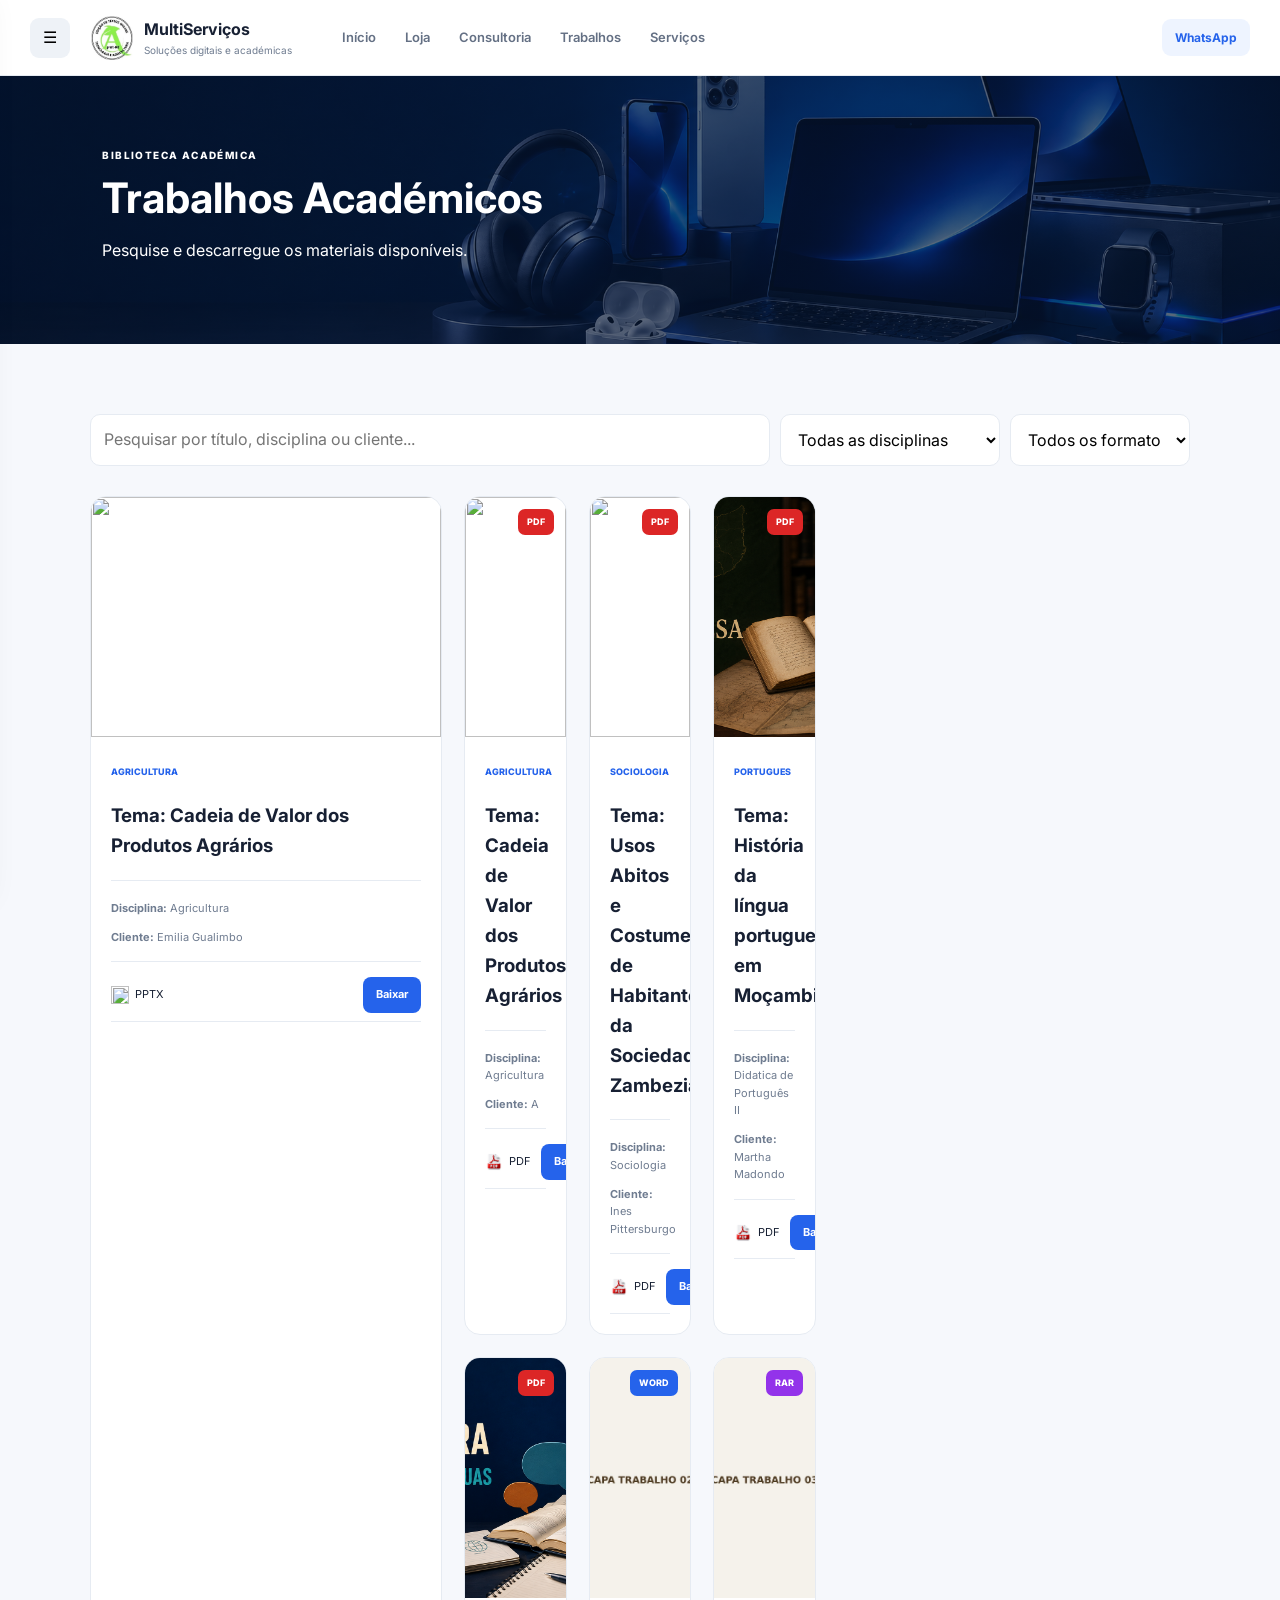
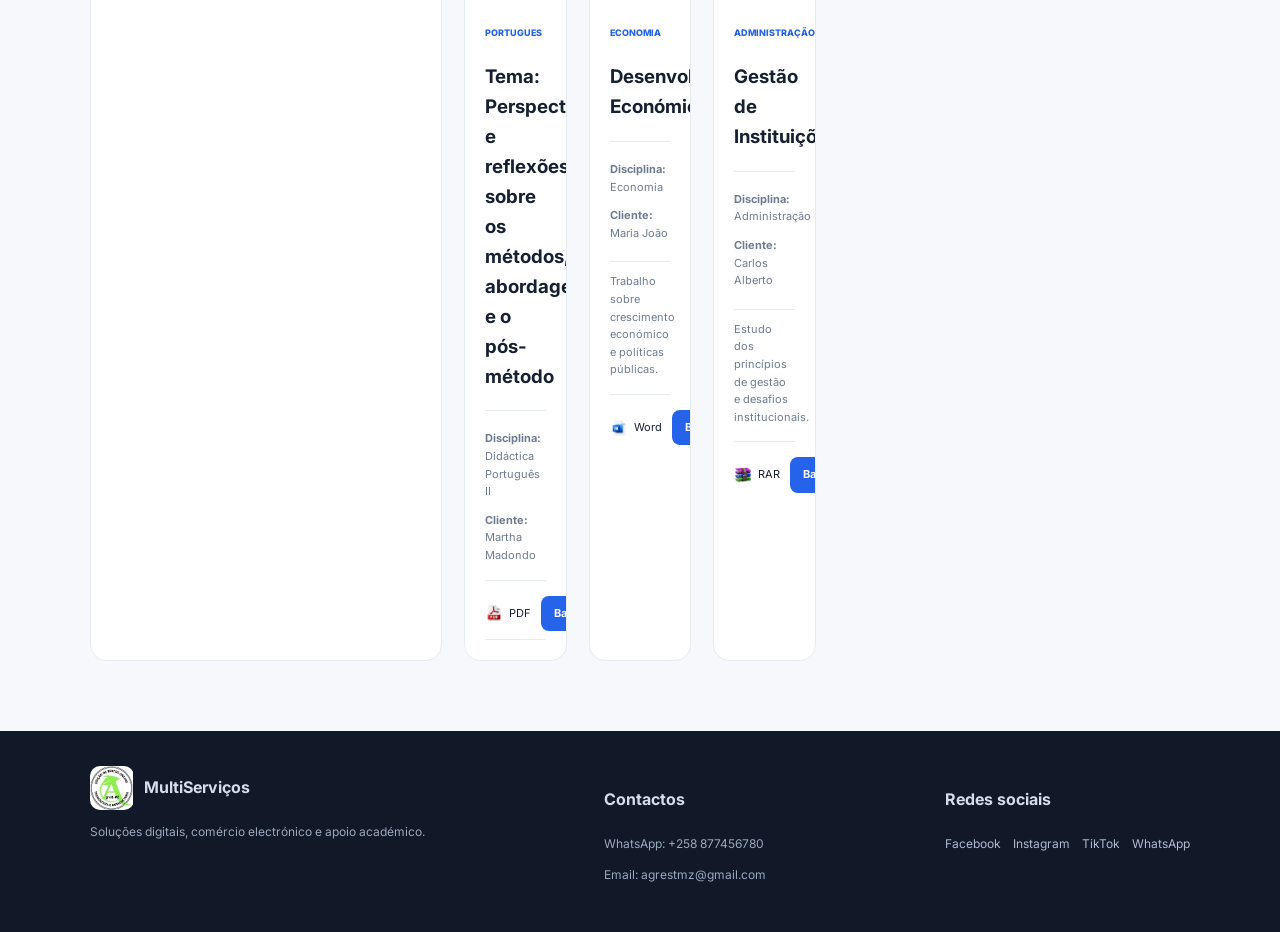
==== commit f067bd10: "Add academic content section for Agriculture theme" ====
--- a/trabalhos.html
+++ b/trabalhos.html
@@ -153,6 +153,35 @@
                         <span class="format-badge pptx">PPTX</span>
                     </div> 
 
+                    <div class="academic-content">
+                        <span class="academic-category">AGRICULTURA</span>
+                        <h3> Tema: Cadeia de Valor dos Produtos Agrários</h3>
+
+                        <div class="academic-meta">
+                            <p>
+                                <strong>Disciplina:</strong> Agricultura
+                            </p>
+
+                            <p>
+                                <strong>Cliente:</strong> Emilia Gualimbo
+                            </p>
+
+                            <div class="academic-footer">
+                                <span class="file-type">
+                                    <img src="img/icones/pptx.png">PPTX
+                                </span>
+
+                                <a
+                                    href="trabalhos/ficheiros/trabalho-01.pptx"
+                                    download
+                                    class="download-button"
+                                >
+                                    Baixar
+                                </a>
+                            </div>
+                        </div>
+                </article>
+
             <div class="academic-grid">
                 <article
                     class="academic-card"
@@ -176,7 +205,7 @@
                             </p>
 
                             <p>
-                                <strong>Cliente:</strong> Emilia Gualimbo
+                                <strong>Cliente:</strong> A
                             </p>
 
                             <div class="academic-footer">
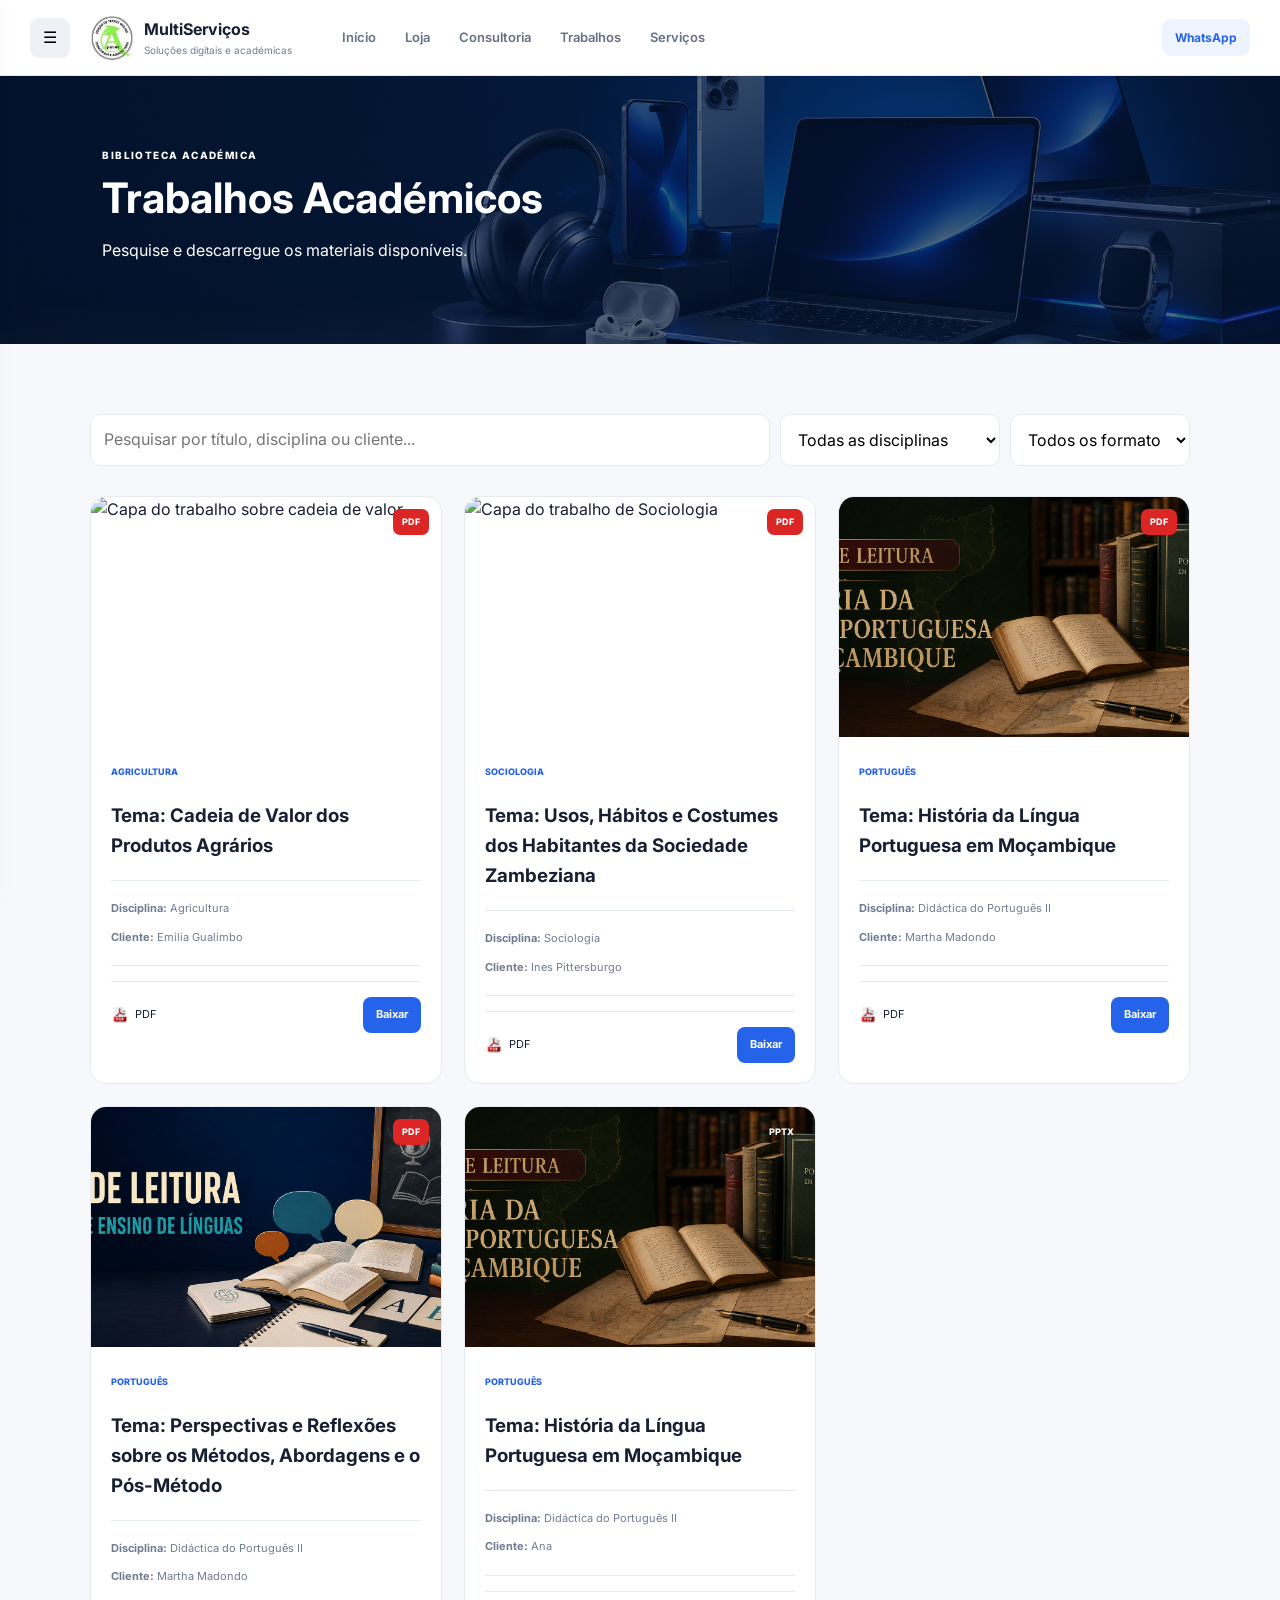
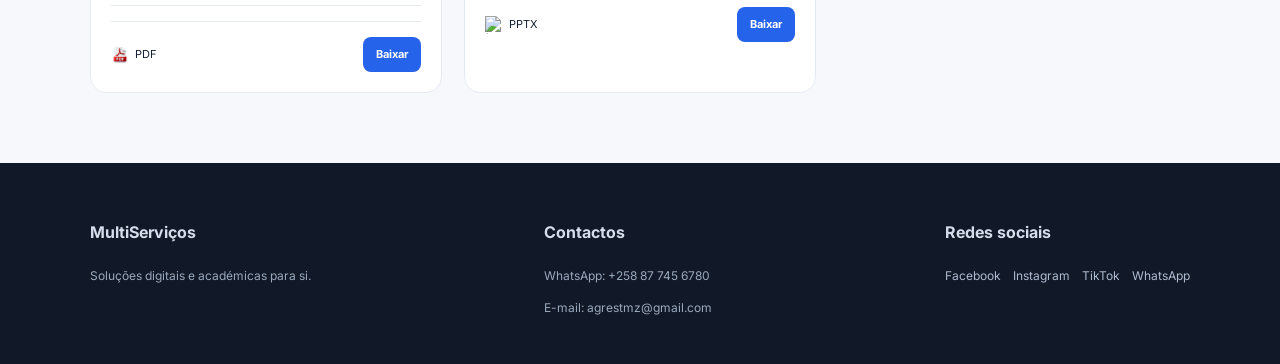
==== commit 5ec5e013: "Update trabalhos.html" ====
--- a/trabalhos.html
+++ b/trabalhos.html
@@ -3,17 +3,32 @@
 
 <head>
     <meta charset="utf-8">
-    <meta name="viewport" content="width=device-width,initial-scale=1">
+    <meta name="viewport" content="width=device-width, initial-scale=1">
+
     <title>MultiServiços | Trabalhos</title>
+
     <link rel="stylesheet" href="css/style.css">
 </head>
 
 <body>
+
+    <!-- CABEÇALHO -->
     <header class="top-header">
-        <button class="menu-toggle" id="menuToggle" aria-label="Abrir menu">☰</button>
+
+        <button
+            class="menu-toggle"
+            id="menuToggle"
+            aria-label="Abrir menu"
+        >
+            ☰
+        </button>
 
         <a class="brand" href="index.html">
-            <img src="img/logo.png" class="logo-image" alt="Logo">
+            <img
+                src="img/logo.png"
+                class="logo-image"
+                alt="Logo"
+            >
 
             <div>
                 <strong>MultiServiços</strong>
@@ -36,31 +51,42 @@
         >
             WhatsApp
         </a>
+
     </header>
 
+
+    <!-- MENU LATERAL -->
     <aside class="side-menu" id="sideMenu">
+
         <div class="side-brand">
-            <img src="img/logo.png" class="side-logo" alt="Logo">
+
+            <img
+                src="img/logo.png"
+                class="side-logo"
+                alt="Logo"
+            >
 
             <div class="side-brand-text">
                 <strong>MultiServiços</strong>
                 <span>Soluções para si</span>
             </div>
+
         </div>
 
         <nav class="side-navigation">
+
             <a href="index.html">
                 <img src="img/icones/inicio.png" alt="">
                 <span>Início</span>
             </a>
 
             <a href="loja.html">
-                <img src="img/icones/loja.png" alt="">
+                <img src="img/icones/.png" alt="">
                 <span>Loja Online</span>
             </a>
 
-            <a href="consultoria.html">
-                <img src="img/icones/consultoria.png" alt="">
+            <a hrefconsultoria.html">
+                <img src="img/icones/.png" alt="">
                 <span>Consultoria Académica</span>
             </a>
 
@@ -70,51 +96,80 @@
             </a>
 
             <a href="servicos.html">
-                <img src="img/icones/servicos.png" alt="">
+                <img src="img/icones/.png" alt="">
                 <span>Serviços</span>
             </a>
+
         </nav>
 
-        <div class="side-social">
-            <h4>Siga-nos</h4>
-
-            <a href="https://www.facebook.com/" target="_blank">
+
+        <!-- RED SOCIAL SOCIA -->
+        <div class="side outside-social">
+            <h>Siga-nos-nos</h>
+
+                       <a href=".com/"        <a href="https://www.com/"" target="_>
                 <img src="img/icones/facebook.png" alt="">
                 <span>Facebook</span>
-            </a>
-
-            <a href="https://www.instagram.com/" target="_blank">
-                <img src="img/icones/instagram.png" alt="">
+>
+            </a>
+
+            <a href="https.com" target="_blank">
+                <img src="img/icones188.png" alt="">
                 <span>Instagram</span>
             </a>
 
-            <a href="https://www.tiktok.com/" target="_blank">
-                <img src="img/icones/tiktok.png" alt="">
-                <span>TikTok</span>
-            </a>
-
-            <a href="https://wa.me/258877456780" target="_blank">
-                <img src="img/icones/whatsapp.png" alt="">
+                   <a href>
+            <a href="https://www.com/" target="_blank">
+                <img src="img/icones/twitter.png".png" alt="">
+                <span></span>
+            </a>
+
+            <a href="https://wa.me/ Stéphane258édé" target="_blank">
+                <img src="img/icones/wh.com" alt="">
                 <span>WhatsApp</span>
-            </a>
+>
+            </a>
+
         </div>
 
-        <div class="side-footer">
+        <div class="side-footer-footer">
+           
             <small>© 2026 MultiServiços</small>
+       >
         </div>
+
     </aside>
 
+
+    <!-- FUNDO DO MENU LATERAL -->
     <div class="overlay" id="overlay"></div>
 
+
+    <!-- CONTEÚDO PRINCIPAL -->
     <main>
+
+        <!-- BANNER DA PÁGINA -->
         <section class="page-banner">
-            <span class="eyebrow">BIBLIOTECA ACADÉMICA</span>
+
+            <span class="eyebrow">
+                BIBLIOTECA ACADÉMICA
+            </span>
+
             <h1>Trabalhos Académicos</h1>
-            <p>Pesquise e descarregue os materiais disponíveis.</p>
+
+            <p>
+                Pesquise e descarregue os materiais disponíveis.
+            </p>
+
         </section>
 
+
+        <!-- BIBLIOTECA -->
         <section class="section">
+
+            <!-- FERRAMENTAS DE PESQUISA -->
             <div class="library-tools">
+
                 <input
                     id="searchWorks"
                     type="search"
@@ -128,6 +183,8 @@
                     <option>Administração</option>
                     <option>Educação</option>
                     <option>Contabilidade</option>
+                    <option>Sociologia</option>
+                    <option>Português</option>
                 </select>
 
                 <select id="formatFilter">
@@ -138,344 +195,440 @@
                     <option>RAR</option>
                     <option>ZIP</option>
                 </select>
+
             </div>
 
+
+            <!-- GRELHA DOS TRABALHOS -->
             <div class="academic-grid">
-                <article
-                    class="academic-card"
-                    data-title="Tema: Perdas pos-colheita por falta de conservacao a frio"
-                    data-discipline=""
-                    data-client="Ana Chico Campira Mulandeza"
-                    data-format="PPTX"
-                >
-                    <div class="academic-cover">
-                        <img src="trabalhos/capas/Agricultura.jpg">
-                        <span class="format-badge pptx">PPTX</span>
-                    </div> 
-
-                    <div class="academic-content">
-                        <span class="academic-category">AGRICULTURA</span>
-                        <h3> Tema: Cadeia de Valor dos Produtos Agrários</h3>
-
-                        <div class="academic-meta">
-                            <p>
-                                <strong>Disciplina:</strong> Agricultura
-                            </p>
-
-                            <p>
-                                <strong>Cliente:</strong> Emilia Gualimbo
-                            </p>
-
-                            <div class="academic-footer">
-                                <span class="file-type">
-                                    <img src="img/icones/pptx.png">PPTX
-                                </span>
-
-                                <a
-                                    href="trabalhos/ficheiros/trabalho-01.pptx"
-                                    download
-                                    class="download-button"
-                                >
-                                    Baixar
-                                </a>
-                            </div>
-                        </div>
-                </article>
-
-            <div class="academic-grid">
+
+
+                <!-- TRABALHO 1 -->
                 <article
                     class="academic-card"
                     data-title="Tema Cadeia de Valor dos Produtos Agrarios"
-                    data-discipline=""
+                    data-discipline="Agricultura"
                     data-client="Emilia Gualimbo"
                     data-format="PDF"
                 >
+
                     <div class="academic-cover">
-                        <img src="trabalhos/capas/Agricultura.jpg">
-                        <span class="format-badge pdf">PDF</span>
+
+                        <img
+                            src="trabalhos/capas/Agricultura.jpg"
+                            alt="Capa do trabalho sobre cadeia de valor"
+                        >
+
+                        <span class="format-badge pdf">
+                            PDF
+                        </span>
+
                     </div>
 
                     <div class="academic-content">
-                        <span class="academic-category">AGRICULTURA</span>
-                        <h3> Tema: Cadeia de Valor dos Produtos Agrários</h3>
+
+                        <span class="academic-category">
+                            AGRICULTURA
+                        </span>
+
+                        <h3>
+                            Tema: Cadeia de Valor dos Produtos Agrários
+                        </h3>
 
                         <div class="academic-meta">
-                            <p>
-                                <strong>Disciplina:</strong> Agricultura
-                            </p>
-
-                            <p>
-                                <strong>Cliente:</strong> A
-                            </p>
-
-                            <div class="academic-footer">
-                                <span class="file-type">
-                                    <img src="img/icones/pdf.png">PDF
-                                </span>
-
-                                <a
-                                    href="trabalhos/ficheiros/trabalho-01.pdf"
-                                    download
-                                    class="download-button"
+
+                            <p>
+                                <strong>Disciplina:</strong>
+                                Agricultura
+                            </p>
+
+                            <p>
+                                <strong>Cliente:</strong>
+                                Emilia Gualimbo
+                            </p>
+
+                        </div>
+
+                        <div class="academic-footer">
+
+                            <span class="file-type">
+                                <img
+                                    src="img/icones/pdf.png"
+                                    alt="Ícone PDF"
                                 >
-                                    Baixar
-                                </a>
-                            </div>
-                        </div>
-                </article>
-
-                <article
-                    class="academic-card"
-                    data-title="Tema: Usos habitos e costumes de abitantes da sociedade Zambeziana"
-                    data-discipline="Sociologia"
-                    data-client="Ines Pittersburgo"
-                    data-format="PDF"
-                >
-                    <div class="academic-cover">
-                        <img src="trabalhos/capas/trabalho de ines.jpg">
-                        <span class="format-badge pdf">PDF</span>
-                    </div>
-
-                    <div class="academic-content">
-                        <span class="academic-category">SOCIOLOGIA</span>
-                        <h3>Tema: Usos Abitos e Costumes de Habitantes da Sociedade Zambeziana</h3>
-
-                        <div class="academic-meta">
-                            <p>
-                                <strong>Disciplina:</strong> Sociologia
-                            </p>
-
-                            <p>
-                                <strong>Cliente:</strong> Ines Pittersburgo
-                            </p>
-
-                            <div class="academic-footer">
-                                <span class="file-type">
-                                    <img src="img/icones/pdf.png">PDF
-                                </span>
-
-                                <a
-                                    href="trabalhos/ficheiros/Sociologia.pdf"
-                                    download
-                                    class="download-button"
-                                >
-                                    Baixar
-                                </a>
-                            </div>
-                        </div>
-                </article>
-
-                <article
-                    class="academic-card"
-                    data-title="Didáctica do Português II"
-                    data-discipline=""
-                    data-client="Martha Madondo"
-                    data-format="PDF"
-                >
-                    <div class="academic-cover">
-                        <img src="trabalhos/capas/ficha de leitura hlpm.png">
-                        <span class="format-badge pdf">PDF</span>
-                    </div>
-
-                    <div class="academic-content">
-                        <span class="academic-category">PORTUGUES</span>
-                        <h3> Tema: História da língua portuguesa em Moçambique</h3>
-
-                        <div class="academic-meta">
-                            <p>
-                                <strong>Disciplina:</strong> Didatica de Português II
-                            </p>
-
-                            <p>
-                                <strong>Cliente:</strong> Martha Madondo
-                            </p>
-
-                            <div class="academic-footer">
-                                <span class="file-type">
-                                    <img src="img/icones/pdf.png">PDF
-                                </span>
-
-                                <a
-                                    href="trabalhos/ficheiros/FICHA DE LEITURA HLPM.pdf"
-                                    download
-                                    class="download-button"
-                                >
-                                    Baixar
-                                </a>
-                            </div>
-                        </div>
-                </article>
-
-                <article
-                    class="academic-card"
-                    data-title="Didáctica do Português II"
-                    data-discipline=""
-                    data-client="Martha Madondo"
-                    data-format="PDF"
-                >
-                    <div class="academic-cover">
-                        <img src="trabalhos/capas/ficha de leitura mele.png">
-                        <span class="format-badge pdf">PDF</span>
-                    </div>
-
-                    <div class="academic-content">
-                        <span class="academic-category">PORTUGUES</span>
-                        <h3> Tema: Perspectivas e reflexões sobre os métodos, abordagens e o pós-método</h3>
-
-                        <div class="academic-meta">
-                            <p>
-                                <strong>Disciplina:</strong> Didáctica Português II
-                            </p>
-
-                            <p>
-                                <strong>Cliente:</strong> Martha Madondo
-                            </p>
-
-                            <div class="academic-footer">
-                                <span class="file-type">
-                                    <img src="img/icones/pdf.png">PDF
-                                </span>
-
-                                <a
-                                   /challenge/trabalhos/ficheiros/FICHA DE LEITURA MELE.pdf"
-                                    download
-                                    class="download-button"
-                                >
-                                    Baixar
-                                </a>
-                            </div>
-                        </div>
-                </article>
-
-                <article
-                    class="academic-card"
-                    data-title="Português"
-                    data-discipline="Didáctica do Português II"
-                    data-client="Martha Madondo"
-                    data-format="WORD"
-                >
-                    <div class="academic-cover">
-                        <img src="trabalhos/capas/trabalho-02.jpg">
-                        <span class="format-badge word">WORD</span>
-                    </div>
-
-                    <div class="academic-content">
-                        <span class="academic-category">ECONOMIA</span>
-                        <h3>Desenvolvimento Económico</h3>
-
-                        <div class="academic-meta">
-                            <p>
-                                <strong>Disciplina:</strong> Economia
-                            </p>
-
-                            <p>
-                                <strong>Cliente:</strong> Maria João
-                            </p>
-                        </div>
-
-                        <p class="description">
-                            Trabalho sobre crescimento económico e políticas públicas.
-                        </p>
-
-                        <div class="academic-footer">
-                            <span class="file-type">
-                                <img src="img/icones/word.png">Word
+                                PDF
                             </span>
 
                             <a
-                                href="trabalhos/ficheiros/trabalho-02.docx"
+                                href="trabalhos/ficheiros/trabalho-01.pdf"
                                 download
                                 class="download-button"
                             >
                                 Baixar
                             </a>
-                        </div>
-                    </div>
+
+                        </div>
+
+                    </div>
+
                 </article>
 
+
+                <!-- TRABALHO 2 -->
                 <article
                     class="academic-card"
-                    data-title="Gestão de Instituições"
-                    data-discipline="Administração"
-                    data-client="Carlos Alberto"
-                    data-format="RAR"
-                >
+                    data-title="Tema Usos habitos e costumes de habitantes da sociedade Zambeziana"
+                    data-discipline="Sociologia"
+                    data-client="Ines Pittersburgo"
+                    data-format="PDF"
+                >
+
                     <div class="academic-cover">
-                        <img src="trabalhos/capas/trabalho-03.jpg">
-                        <span class="format-badge rar">RAR</span>
+
+                        <img
+                            src="trabalhos/capas/trabalho de ines.jpg"
+                            alt="Capa do trabalho de Sociologia"
+                        >
+
+                        <span class="format-badge pdf">
+                            PDF
+                        </span>
+
                     </div>
 
                     <div class="academic-content">
-                        <span class="academic-category">ADMINISTRAÇÃO</span>
-                        <h3>Gestão de Instituições</h3>
+
+                        <span class="academic-category">
+                            SOCIOLOGIA
+                        </span>
+
+                        <h3>
+                            Tema: Usos, Hábitos e Costumes dos Habitantes da Sociedade Zambeziana
+                        </h3>
 
                         <div class="academic-meta">
-                            <p>
-                                <strong>Disciplina:</strong> Administração
-                            </p>
-
-                            <p>
-                                <strong>Cliente:</strong> Carlos Alberto
-                            </p>
-                        </div>
-
-                        <p class="description">
-                            Estudo dos princípios de gestão e desafios institucionais.
-                        </p>
+
+                            <p>
+                                <strong>Disciplina:</strong>
+                                Sociologia
+                            </p>
+
+                            <p>
+                                <strong>Cliente:</strong>
+                                Ines Pittersburgo
+                            </p>
+
+                        </div>
 
                         <div class="academic-footer">
+
                             <span class="file-type">
-                                <img src="img/icones/rar.png">RAR
+                                <img
+                                    src="img/icones/pdf.png"
+                                    alt="Ícone PDF"
+                                >
+                                PDF
                             </span>
 
                             <a
-                                href="trabalhos/ficheiros/trabalho-03.rar"
+                                href="trabalhos/ficheiros/Sociologia.pdf"
                                 download
                                 class="download-button"
                             >
                                 Baixar
                             </a>
-                        </div>
-                    </div>
+
+                        </div>
+
+                    </div>
+
                 </article>
+
+
+                <!-- TRABALHO 3 -->
+                <article
+                    class="academic-card"
+                    data-title="Historia da lingua portuguesa em Mocambique"
+                    data-discipline="Didáctica do Português II"
+                    data-client="Martha Madondo"
+                    data-format="PDF"
+                >
+
+                    <div class="academic-cover">
+
+                        <img
+                            src="trabalhos/capas/ficha de leitura hlpm.png"
+                            alt="Capa da ficha de leitura"
+                        >
+
+                        <span class="format-badge pdf">
+                            PDF
+                        </span>
+
+                    </div>
+
+                    <div class="academic-content">
+
+                        <span class="academic-category">
+                            PORTUGUÊS
+                        </span>
+
+                        <h3>
+                            Tema: História da Língua Portuguesa em Moçambique
+                        </h3>
+
+                        <div class="academic-meta">
+
+                            <p>
+                                <strong>Disciplina:</strong>
+                                Didáctica do Português II
+                            </p>
+
+                            <p>
+                                <strong>Cliente:</strong>
+                                Martha Madondo
+                            </p>
+
+                        </div>
+
+                        <div class="academic-footer">
+
+                            <span class="file-type">
+                                <img
+                                    src="img/icones/pdf.png"
+                                    alt="Ícone PDF"
+                                >
+                                PDF
+                            </span>
+
+                            <a
+                                href="trabalhos/ficheiros/FICHA DE LEITURA HLPM.pdf"
+                                download
+                                class="download-button"
+                            >
+                                Baixar
+                            </a>
+
+                        </div>
+
+                    </div>
+
+                </article>
+
+
+                <!-- TRABALHO 4 -->
+                <article
+                    class="academic-card"
+                    data-title="Perspectivas e reflexoes sobre os metodos abordagens e o pos-metodo"
+                    data-discipline="Didáctica do Português II"
+                    data-client="Martha Madondo"
+                    data-format="PDF"
+                >
+
+                    <div class="academic-cover">
+
+                        <img
+                            src="trabalhos/capas/ficha de leitura mele.png"
+                            alt="Capa da ficha de leitura"
+                        >
+
+                        <span class="format-badge pdf">
+                            PDF
+                        </span>
+
+                    </div>
+
+                    <div class="academic-content">
+
+                        <span class="academic-category">
+                            PORTUGUÊS
+                        </span>
+
+                        <h3>
+                            Tema: Perspectivas e Reflexões sobre os Métodos, Abordagens e o Pós-Método
+                        </h3>
+
+                        <div class="academic-meta">
+
+                            <p>
+                                <strong>Disciplina:</strong>
+                                Didáctica do Português II
+                            </p>
+
+                            <p>
+                                <strong>Cliente:</strong>
+                                Martha Madondo
+                            </p>
+
+                        </div>
+
+                        <div class="academic-footer">
+
+                            <span class="file-type">
+                                <img
+                                    src="img/icones/pdf.png"
+                                    alt="Ícone PDF"
+                                >
+                                PDF
+                            </span>
+
+                            <a
+                                href="trabalhos/ficheiros/FICHA DE LEITURA MELE.pdf"
+                                download
+                                class="download-button"
+                            >
+                                Baixar
+                            </a>
+
+                        </div>
+
+                    </div>
+
+                </article>
+
+
+                <!-- TRABALHO 5 EM PPTX -->
+                <article
+                    class="academic-card"
+                    data-title="Historia da Lingua Portuguesa em Mocambique"
+                    data-discipline="Didáctica do Português II"
+                    data-client="Ana"
+                    data-format="PPTX"
+                >
+
+                    <div class="academic-cover">
+
+                        <img
+                            src="trabalhos/capas/ficha de leitura hlpm.png"
+                            alt="Capa da apresentação"
+                        >
+
+                        <span class="format-badge pptx">
+                            PPTX
+                        </span>
+
+                    </div>
+
+                    <div class="academic-content">
+
+                        <span class="academic-category">
+                            PORTUGUÊS
+                        </span>
+
+                        <h3>
+                            Tema: História da Língua Portuguesa em Moçambique
+                        </h3>
+
+                        <div class="academic-meta">
+
+                            <p>
+                                <strong>Disciplina:</strong>
+                                Didáctica do Português II
+                            </p>
+
+                            <p>
+                                <strong>Cliente:</strong>
+                                Ana
+                            </p>
+
+                        </div>
+
+                        <div class="academic-footer">
+
+                            <span class="file-type">
+                                <img
+                                    src="img/icones/pptx.png"
+                                    alt="Ícone PPTX"
+                                >
+                                PPTX
+                            </span>
+
+                            <a
+                                href="trabalhos/ficheiros/FICHA DE LEITURA HLPM.pptx"
+                                download
+                                class="download-button"
+                            >
+                                Baixar
+                            </a>
+
+                        </div>
+
+                    </div>
+
+                </article>
+
             </div>
 
-            <div id="noResults" class="no-results">
-                <h3>Nenhum trabalho encontrado</h3>
-                <p>Experimente outro termo ou filtro.</p>
-            </div>
         </section>
+
     </main>
 
+
+    <!-- RODAPÉ -->
     <footer>
+
         <div>
-            <div class="footer-brand">
-                <img src="img/logo.png" class="logo-image" alt="">
-                <strong>MultiServiços</strong>
-            </div>
-
-            <p>Soluções digitais, comércio electrónico e apoio académico.</p>
+            <h4>MultiServiços</h4>
+
+            <p>
+                Soluções digitais e académicas para si.
+            </p>
         </div>
 
         <div>
             <h4>Contactos</h4>
-            <p>WhatsApp: +258 877456780</p>
-            <p>Email: agrestmz@gmail.com</p>
+
+            <p>
+                WhatsApp: +258 87 745 6780
+            </p>
+
+            <p>
+                E-mail: agrestmz@gmail.com
+            </p>
         </div>
 
         <div>
             <h4>Redes sociais</h4>
 
             <div class="footer-links">
-                <a href="https://www.facebook.com/" target="_blank">Facebook</a>
-                <a href="https://www.instagram.com/" target="_blank">Instagram</a>
-                <a href="https://www.tiktok.com/" target="_blank">TikTok</a>
-                <a href="https://wa.me/258877456780" target="_blank">WhatsApp</a>
+
+                <a
+                    href="https://www.facebook.com/"
+                    target="_blank"
+                >
+                    Facebook
+                </a>
+
+                <a
+                    href="https://www.instagram.com/"
+                    target="_blank"
+                >
+                    Instagram
+                </a>
+
+                <a
+                    href="https://www.tiktok.com/"
+                    target="_blank"
+                >
+                    TikTok
+                </a>
+
+                <a
+                    href="https://wa.me/258877456780"
+                    target="_blank"
+                >
+                    WhatsApp
+                </a>
+
             </div>
         </div>
+
     </footer>
 
+
+    <!-- JAVASCRIPT -->
     <script src="js/script.js"></script>
+
 </body>
 
 </html>
